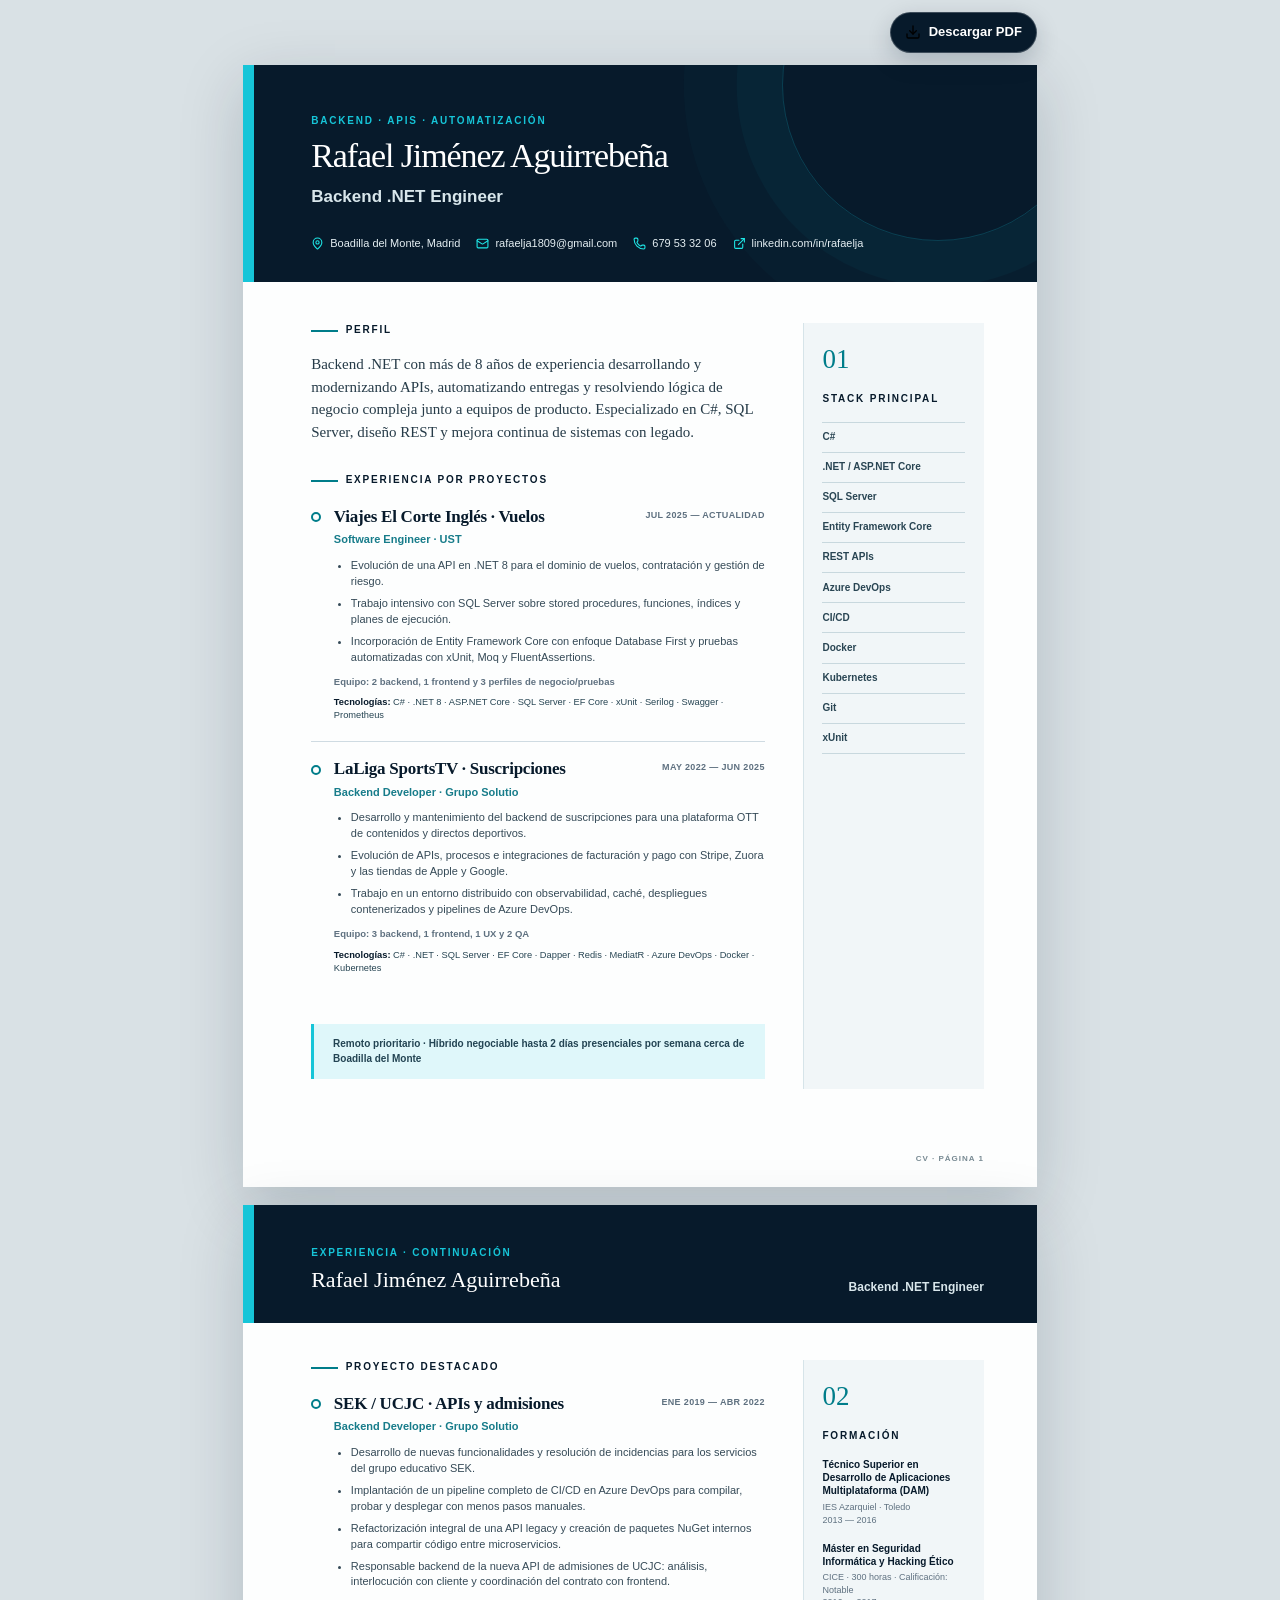
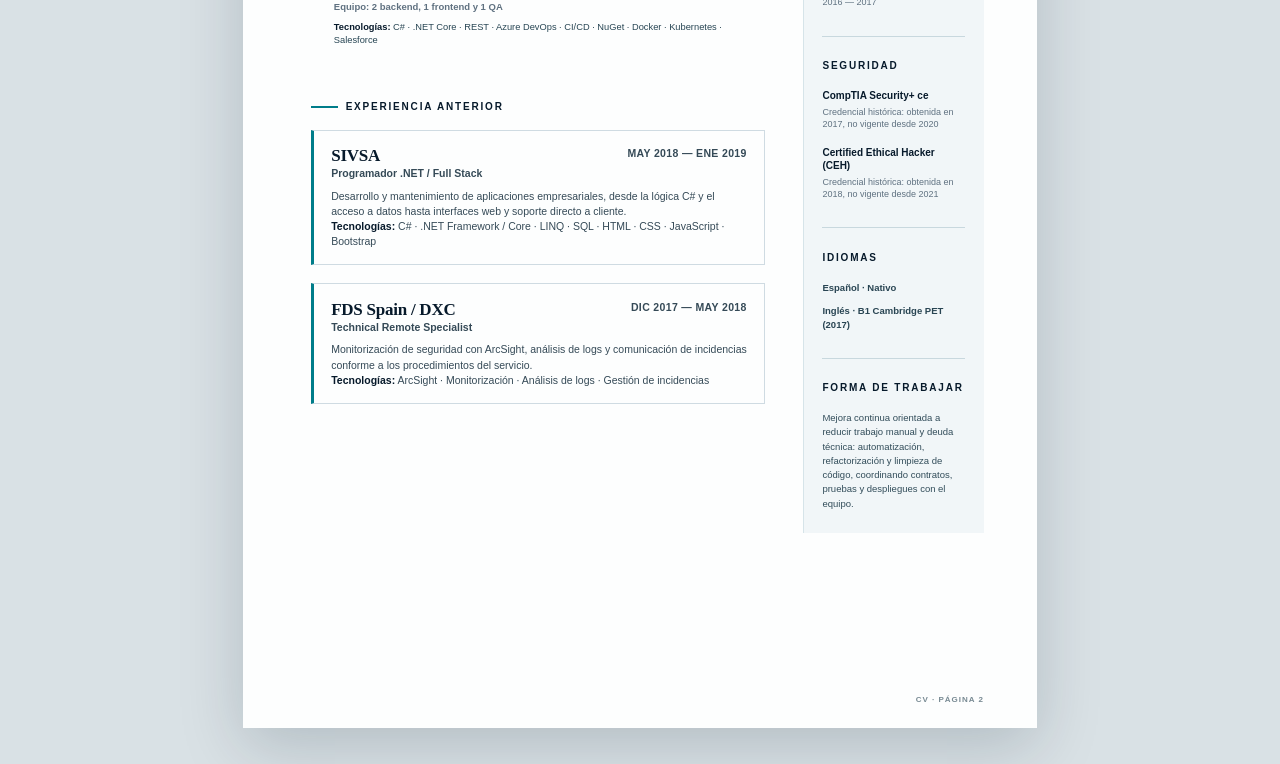
==== docs/index.html @ bdc2c6b8 "Build static CV for GitHub Pages" ====
<!doctype html>
<html lang="es">
<head>
  <meta charset="utf-8">
  <meta name="viewport" content="width=device-width, initial-scale=1">
  <meta name="description" content="CV de Rafael Jiménez Aguirrebeña, Backend .NET Engineer especializado en APIs, SQL Server y automatización CI/CD.">
  <meta name="robots" content="noindex,nofollow,noarchive">
  <link rel="canonical" href="https://disboard.es/cv/">
  <link rel="stylesheet" href="styles.css">
  <title>Rafael Jiménez Aguirrebeña · Backend .NET Engineer</title>
</head>
<body>
  <a class="skip-link" href="#contenido">Saltar al contenido</a>
  <nav class="screen-toolbar" aria-label="Acciones del currículum">
    <a class="download-link" href="Rafael-Jimenez-CV.pdf" download>
      <img class="icon" src="assets/icons/download.svg" alt="" aria-hidden="true"> Descargar PDF
    </a>
  </nav>

  <main class="cv" id="contenido">
    <article class="page" aria-label="Página 1 de 2 del currículum">
      <header class="hero">
        <p class="eyebrow">Backend · APIs · Automatización</p>
        <h1>Rafael Jiménez Aguirrebeña</h1>
        <p class="role">Backend .NET Engineer</p>
        <ul class="contact-list" aria-label="Contacto">
          <li><img class="icon" src="assets/icons/map-pin.svg" alt="" aria-hidden="true"><span>Boadilla del Monte, Madrid</span></li>
          <li><a href="mailto:rafaelja1809@gmail.com"><img class="icon" src="assets/icons/mail.svg" alt="" aria-hidden="true"><span>rafaelja1809@gmail.com</span></a></li>
          <li><a href="tel:+34679533206"><img class="icon" src="assets/icons/phone.svg" alt="" aria-hidden="true"><span>679 53 32 06</span></a></li>
          <li><a href="https://www.linkedin.com/in/rafaelja"><img class="icon" src="assets/icons/external-link.svg" alt="" aria-hidden="true"><span>linkedin.com/in/rafaelja</span></a></li>
        </ul>
      </header>

      <div class="page-grid">
        <div class="main-column">
          <section class="section" aria-labelledby="perfil">
            <h2 class="section-title" id="perfil">Perfil</h2>
            <p class="profile">Backend .NET con más de 8 años de experiencia desarrollando y modernizando APIs, automatizando entregas y resolviendo lógica de negocio compleja junto a equipos de producto. Especializado en C#, SQL Server, diseño REST y mejora continua de sistemas con legado.</p>
          </section>

          <section class="section" aria-labelledby="proyectos">
            <h2 class="section-title" id="proyectos">Experiencia por proyectos</h2>
            
      <article class="project">
        <div class="project-head">
          <h3>Viajes El Corte Inglés · Vuelos</h3>
          <p class="date">jul 2025 — actualidad</p>
        </div>
        <p class="position">Software Engineer · UST</p>
        <ul><li>Evolución de una API en .NET 8 para el dominio de vuelos, contratación y gestión de riesgo.</li><li>Trabajo intensivo con SQL Server sobre stored procedures, funciones, índices y planes de ejecución.</li><li>Incorporación de Entity Framework Core con enfoque Database First y pruebas automatizadas con xUnit, Moq y FluentAssertions.</li></ul>
        <p class="team">Equipo: 2 backend, 1 frontend y 3 perfiles de negocio/pruebas</p>
        <p class="technologies"><strong>Tecnologías:</strong> C# · .NET 8 · ASP.NET Core · SQL Server · EF Core · xUnit · Serilog · Swagger · Prometheus</p>
      </article>
    
            
      <article class="project">
        <div class="project-head">
          <h3>LaLiga SportsTV · Suscripciones</h3>
          <p class="date">may 2022 — jun 2025</p>
        </div>
        <p class="position">Backend Developer · Grupo Solutio</p>
        <ul><li>Desarrollo y mantenimiento del backend de suscripciones para una plataforma OTT de contenidos y directos deportivos.</li><li>Evolución de APIs, procesos e integraciones de facturación y pago con Stripe, Zuora y las tiendas de Apple y Google.</li><li>Trabajo en un entorno distribuido con observabilidad, caché, despliegues contenerizados y pipelines de Azure DevOps.</li></ul>
        <p class="team">Equipo: 3 backend, 1 frontend, 1 UX y 2 QA</p>
        <p class="technologies"><strong>Tecnologías:</strong> C# · .NET · SQL Server · EF Core · Dapper · Redis · MediatR · Azure DevOps · Docker · Kubernetes</p>
      </article>
    
          </section>

          <p class="availability">Remoto prioritario · Híbrido negociable hasta 2 días presenciales por semana cerca de Boadilla del Monte</p>
        </div>

        <aside class="rail" aria-labelledby="stack">
          <p class="rail-number" aria-hidden="true">01</p>
          <h2 class="rail-title" id="stack">Stack principal</h2>
          <ul class="stack-list"><li>C#</li><li>.NET / ASP.NET Core</li><li>SQL Server</li><li>Entity Framework Core</li><li>REST APIs</li><li>Azure DevOps</li><li>CI/CD</li><li>Docker</li><li>Kubernetes</li><li>Git</li><li>xUnit</li></ul>
        </aside>
      </div>
      <footer class="page-footer">CV · página 1</footer>
    </article>

    <article class="page page--second" aria-label="Página 2 de 2 del currículum">
      <header class="page-masthead">
        <div>
          <p class="page-kicker">Experiencia · continuación</p>
          <h2>Rafael Jiménez Aguirrebeña</h2>
        </div>
        <p class="page-role">Backend .NET Engineer</p>
      </header>

      <div class="page-grid">
        <div class="main-column">
          <section class="section" aria-labelledby="proyecto-sek">
            <h2 class="section-title" id="proyecto-sek">Proyecto destacado</h2>
            
      <article class="project">
        <div class="project-head">
          <h3>SEK / UCJC · APIs y admisiones</h3>
          <p class="date">ene 2019 — abr 2022</p>
        </div>
        <p class="position">Backend Developer · Grupo Solutio</p>
        <ul><li>Desarrollo de nuevas funcionalidades y resolución de incidencias para los servicios del grupo educativo SEK.</li><li>Implantación de un pipeline completo de CI/CD en Azure DevOps para compilar, probar y desplegar con menos pasos manuales.</li><li>Refactorización integral de una API legacy y creación de paquetes NuGet internos para compartir código entre microservicios.</li><li>Responsable backend de la nueva API de admisiones de UCJC: análisis, interlocución con cliente y coordinación del contrato con frontend.</li></ul>
        <p class="team">Equipo: 2 backend, 1 frontend y 1 QA</p>
        <p class="technologies"><strong>Tecnologías:</strong> C# · .NET Core · REST · Azure DevOps · CI/CD · NuGet · Docker · Kubernetes · Salesforce</p>
      </article>
    
          </section>

          <section class="section" aria-labelledby="experiencia-anterior">
            <h2 class="section-title" id="experiencia-anterior">Experiencia anterior</h2>
            <div class="jobs">
              
      <article class="job">
        <div class="job-head">
          <h3>SIVSA</h3>
          <p class="date">may 2018 — ene 2019</p>
        </div>
        <p class="position">Programador .NET / Full Stack</p>
        <p>Desarrollo y mantenimiento de aplicaciones empresariales, desde la lógica C# y el acceso a datos hasta interfaces web y soporte directo a cliente.</p>
        <p class="technologies"><strong>Tecnologías:</strong> C# · .NET Framework / Core · LINQ · SQL · HTML · CSS · JavaScript · Bootstrap</p>
      </article>
    
      <article class="job">
        <div class="job-head">
          <h3>FDS Spain / DXC</h3>
          <p class="date">dic 2017 — may 2018</p>
        </div>
        <p class="position">Technical Remote Specialist</p>
        <p>Monitorización de seguridad con ArcSight, análisis de logs y comunicación de incidencias conforme a los procedimientos del servicio.</p>
        <p class="technologies"><strong>Tecnologías:</strong> ArcSight · Monitorización · Análisis de logs · Gestión de incidencias</p>
      </article>
    
            </div>
          </section>
        </div>

        <aside class="rail" aria-label="Formación, certificaciones e idiomas">
          <p class="rail-number" aria-hidden="true">02</p>
          <section class="rail-block" aria-labelledby="formacion">
            <h2 class="rail-title" id="formacion">Formación</h2>
            <dl class="rail-items">
        <div class="rail-item">
          <dt>Técnico Superior en Desarrollo de Aplicaciones Multiplataforma (DAM)</dt>
          <dd>IES Azarquiel · Toledo<br>2013 — 2016</dd>
        </div>
        <div class="rail-item">
          <dt>Máster en Seguridad Informática y Hacking Ético</dt>
          <dd>CICE · 300 horas · Calificación: Notable<br>2016 — 2017</dd>
        </div></dl>
          </section>
          <section class="rail-block" aria-labelledby="certificaciones">
            <h2 class="rail-title" id="certificaciones">Seguridad</h2>
            <dl class="rail-items">
        <div class="rail-item">
          <dt>CompTIA Security+ ce</dt>
          <dd>Credencial histórica: obtenida en 2017, no vigente desde 2020</dd>
        </div>
        <div class="rail-item">
          <dt>Certified Ethical Hacker (CEH)</dt>
          <dd>Credencial histórica: obtenida en 2018, no vigente desde 2021</dd>
        </div></dl>
          </section>
          <section class="rail-block" aria-labelledby="idiomas">
            <h2 class="rail-title" id="idiomas">Idiomas</h2>
            <ul class="compact-list"><li>Español · Nativo</li><li>Inglés · B1 Cambridge PET (2017)</li></ul>
          </section>
          <section class="rail-block" aria-labelledby="forma-trabajo">
            <h2 class="rail-title" id="forma-trabajo">Forma de trabajar</h2>
            <p class="work-style">Mejora continua orientada a reducir trabajo manual y deuda técnica: automatización, refactorización y limpieza de código, coordinando contratos, pruebas y despliegues con el equipo.</p>
          </section>
        </aside>
      </div>
      <footer class="page-footer">CV · página 2</footer>
    </article>
  </main>
</body>
</html>
---- docs/styles.css ----
:root {
  --navy: #071a2b;
  --navy-soft: #153247;
  --cyan: #007d8a;
  --cyan-bright: #16c5d8;
  --cyan-pale: #dff7fa;
  --ink: #142431;
  --muted: #5f7180;
  --line: #cfdbe2;
  --paper: #fdfefe;
  --rail: #f1f6f8;
  --shadow: 0 18px 60px rgba(7, 26, 43, 0.18);
}

* {
  box-sizing: border-box;
}

html {
  min-width: 320px;
  background: #d9e1e5;
}

body {
  min-height: 100vh;
  margin: 0;
  color: var(--ink);
  background: #d9e1e5;
  font-family: "Segoe UI", Arial, Helvetica, sans-serif;
  font-size: 14px;
  line-height: 1.45;
  -webkit-print-color-adjust: exact;
  print-color-adjust: exact;
}

a {
  color: inherit;
  text-decoration-thickness: 1px;
  text-underline-offset: 3px;
}

a:focus-visible {
  outline: 3px solid var(--cyan-bright);
  outline-offset: 3px;
}

.skip-link {
  position: fixed;
  z-index: 20;
  top: 12px;
  left: 12px;
  padding: 9px 12px;
  transform: translateY(-180%);
  color: #fff;
  background: var(--navy);
}

.skip-link:focus {
  transform: translateY(0);
}

.screen-toolbar {
  position: relative;
  z-index: 10;
  display: flex;
  justify-content: flex-end;
  width: min(210mm, calc(100% - 28px));
  margin: 0 auto;
  padding: 12px 0;
}

.download-link {
  display: inline-flex;
  align-items: center;
  gap: 8px;
  padding: 10px 14px;
  border: 1px solid rgba(255, 255, 255, 0.22);
  border-radius: 999px;
  color: #fff;
  background: var(--navy);
  box-shadow: 0 8px 24px rgba(7, 26, 43, 0.2);
  font-size: 13px;
  font-weight: 750;
  text-decoration: none;
}

.icon {
  width: 16px;
  height: 16px;
  flex: none;
}

.cv {
  display: grid;
  gap: 18px;
  justify-content: center;
  padding: 0 14px 36px;
}

.page {
  position: relative;
  width: 210mm;
  min-height: 297mm;
  overflow: hidden;
  background: var(--paper);
  box-shadow: var(--shadow);
}

.hero {
  position: relative;
  min-height: 56mm;
  overflow: hidden;
  padding: 13mm 16mm 8mm 18mm;
  color: #fff;
  background: var(--navy);
}

.hero::before,
.page-masthead::before {
  position: absolute;
  inset: 0 auto 0 0;
  width: 3mm;
  content: "";
  background: var(--cyan-bright);
}

.hero::after {
  position: absolute;
  top: -36mm;
  right: -15mm;
  width: 82mm;
  height: 82mm;
  border: 1px solid rgba(22, 197, 216, 0.22);
  border-radius: 50%;
  box-shadow: 0 0 0 12mm rgba(22, 197, 216, 0.04), 0 0 0 26mm rgba(22, 197, 216, 0.025);
  content: "";
}

.eyebrow,
.section-title,
.rail-title,
.page-kicker {
  margin: 0;
  font-size: 10px;
  font-weight: 850;
  letter-spacing: 1.8px;
  text-transform: uppercase;
}

.eyebrow {
  position: relative;
  z-index: 1;
  color: var(--cyan-bright);
}

.hero h1 {
  position: relative;
  z-index: 1;
  max-width: 145mm;
  margin: 2.5mm 0 0;
  font-family: Georgia, "Times New Roman", serif;
  font-size: 34px;
  font-weight: 500;
  letter-spacing: -1.1px;
  line-height: 1.04;
}

.role {
  position: relative;
  z-index: 1;
  margin: 3mm 0 0;
  color: #d8e6eb;
  font-size: 17px;
  font-weight: 600;
}

.contact-list {
  position: relative;
  z-index: 1;
  display: flex;
  flex-wrap: wrap;
  gap: 7px 16px;
  margin: 7mm 0 0;
  padding: 0;
  list-style: none;
  color: #e4eef2;
  font-size: 11px;
}

.contact-list li,
.contact-list a {
  display: inline-flex;
  align-items: center;
  gap: 6px;
}

.contact-list a {
  text-decoration: none;
}

.contact-list a:hover {
  text-decoration: underline;
}

.contact-list .icon {
  width: 13px;
  height: 13px;
  filter: brightness(0) saturate(100%) invert(79%) sepia(80%) saturate(574%) hue-rotate(133deg) brightness(90%);
}

.page-grid {
  display: grid;
  grid-template-columns: minmax(0, 1fr) 48mm;
  gap: 10mm;
  padding: 11mm 14mm 14mm 18mm;
}

.main-column {
  min-width: 0;
}

.section {
  margin: 0 0 8mm;
}

.section:last-child {
  margin-bottom: 0;
}

.section-title {
  display: flex;
  align-items: center;
  gap: 8px;
  margin-bottom: 4mm;
  color: var(--navy);
}

.section-title::before {
  width: 7mm;
  height: 2px;
  flex: none;
  content: "";
  background: var(--cyan);
}

.profile {
  margin: 0;
  color: #263b48;
  font-family: Georgia, "Times New Roman", serif;
  font-size: 15px;
  line-height: 1.5;
}

.project {
  position: relative;
  padding: 4.5mm 0 5mm 6mm;
  border-top: 1px solid var(--line);
}

.project::before {
  position: absolute;
  top: 6mm;
  left: 0;
  width: 6px;
  height: 6px;
  border: 2px solid var(--cyan);
  border-radius: 50%;
  content: "";
  background: var(--paper);
}

.project:first-of-type {
  padding-top: 1mm;
  border-top: 0;
}

.project:first-of-type::before {
  top: 2.5mm;
}

.project-head,
.job-head {
  display: grid;
  grid-template-columns: minmax(0, 1fr) auto;
  align-items: start;
  gap: 8px 16px;
}

.project h3,
.job h3 {
  margin: 0;
  color: var(--navy);
  font-family: Georgia, "Times New Roman", serif;
  font-size: 17px;
  font-weight: 650;
  letter-spacing: -0.25px;
  line-height: 1.18;
}

.date {
  margin: 2px 0 0;
  color: var(--muted);
  font-size: 9px;
  font-weight: 800;
  letter-spacing: 0.35px;
  text-transform: uppercase;
  white-space: nowrap;
}

.position {
  margin: 1.5mm 0 2.5mm;
  color: #177c8a;
  font-size: 11px;
  font-weight: 800;
}

.project ul {
  margin: 0;
  padding-left: 17px;
  color: #354a57;
  font-size: 11px;
}

.project li + li {
  margin-top: 1.6mm;
}

.team {
  margin: 2.5mm 0 0;
  color: var(--muted);
  font-size: 9.5px;
  font-weight: 650;
}

.technologies {
  margin: 2mm 0 0;
  color: #274553;
  font-size: 9.3px;
  line-height: 1.4;
}

.technologies strong {
  color: var(--navy);
}

.availability {
  position: relative;
  margin-top: 2mm;
  padding: 3.5mm 4mm 3.5mm 5mm;
  border-left: 3px solid var(--cyan-bright);
  color: #234453;
  background: var(--cyan-pale);
  font-size: 10px;
  font-weight: 720;
  line-height: 1.45;
}

.rail {
  align-self: stretch;
  padding: 6mm 5mm;
  border-left: 1px solid #d6e4e9;
  background: var(--rail);
}

.rail-number {
  margin: 0 0 5mm;
  color: var(--cyan);
  font-family: Georgia, "Times New Roman", serif;
  font-size: 27px;
  line-height: 1;
}

.rail-title {
  margin-bottom: 4mm;
  color: var(--navy);
}

.stack-list {
  margin: 0;
  padding: 0;
  border-top: 1px solid #c8d8de;
  list-style: none;
}

.stack-list li {
  padding: 2.2mm 0;
  border-bottom: 1px solid #c8d8de;
  color: #294553;
  font-size: 10px;
  font-weight: 720;
  line-height: 1.25;
}

.page-footer {
  position: absolute;
  right: 14mm;
  bottom: 6mm;
  color: #788a93;
  font-size: 8px;
  font-weight: 750;
  letter-spacing: 1px;
  text-transform: uppercase;
}

.page-masthead {
  position: relative;
  display: flex;
  align-items: flex-end;
  justify-content: space-between;
  min-height: 31mm;
  padding: 8mm 14mm 7mm 18mm;
  color: #fff;
  background: var(--navy);
}

.page-masthead h2 {
  margin: 1mm 0 0;
  font-family: Georgia, "Times New Roman", serif;
  font-size: 22px;
  font-weight: 520;
}

.page-kicker {
  color: var(--cyan-bright);
}

.page-masthead .page-role {
  margin: 0;
  color: #d8e6eb;
  font-size: 12px;
  font-weight: 650;
}

.page--second .page-grid {
  padding-top: 10mm;
}

.page--second .project {
  padding-bottom: 6mm;
}

.jobs {
  display: grid;
  gap: 5mm;
}

.job {
  padding: 4mm 4.5mm;
  border: 1px solid var(--line);
  border-left: 3px solid var(--cyan);
}

.job .position {
  margin-bottom: 2mm;
}

.job p {
  margin: 0;
  color: #354a57;
  font-size: 10.5px;
}

.rail-block + .rail-block {
  margin-top: 7mm;
  padding-top: 6mm;
  border-top: 1px solid #c8d8de;
}

.rail-items {
  display: grid;
  gap: 4mm;
  margin: 0;
}

.rail-item dt {
  color: var(--navy);
  font-size: 10px;
  font-weight: 800;
  line-height: 1.3;
}

.rail-item dd {
  margin: 1mm 0 0;
  color: var(--muted);
  font-size: 9px;
  line-height: 1.4;
}

.compact-list {
  display: grid;
  gap: 2.5mm;
  margin: 0;
  padding: 0;
  color: #294553;
  font-size: 9.5px;
  font-weight: 650;
  list-style: none;
}

.work-style {
  margin: 0;
  color: #314c59;
  font-size: 9.5px;
  line-height: 1.5;
}

@page {
  size: A4 portrait;
  margin: 0;
}

@media (max-width: 850px) {
  html,
  body {
    background: var(--paper);
  }

  .screen-toolbar {
    width: 100%;
    padding: 10px 12px;
    background: rgba(7, 26, 43, 0.96);
  }

  .cv {
    display: block;
    padding: 0;
  }

  .page {
    width: 100%;
    min-height: 0;
    overflow: visible;
    box-shadow: none;
  }

  .page-grid {
    grid-template-columns: minmax(0, 1fr);
    gap: 8mm;
    padding: 9mm clamp(18px, 5vw, 36px) 12mm;
  }

  .hero,
  .page-masthead {
    padding-right: clamp(18px, 5vw, 36px);
    padding-left: clamp(26px, 7vw, 48px);
  }

  .hero h1 {
    font-size: clamp(28px, 8vw, 38px);
  }

  .rail {
    border-top: 1px solid #d6e4e9;
    border-left: 0;
  }

  .stack-list {
    display: flex;
    flex-wrap: wrap;
    gap: 8px;
    border: 0;
  }

  .stack-list li {
    padding: 7px 10px;
    border: 1px solid #c8d8de;
    border-radius: 999px;
    background: #fff;
  }

  .page-footer {
    display: none;
  }

  .page--second {
    border-top: 10px solid #d9e1e5;
  }
}

@media (max-width: 520px) {
  .contact-list {
    display: grid;
  }

  .project-head,
  .job-head,
  .page-masthead {
    display: block;
  }

  .date {
    margin-top: 1.5mm;
    white-space: normal;
  }

  .page-masthead .page-role {
    margin-top: 2mm;
  }
}

@media print {
  html,
  body {
    width: 210mm;
    min-width: 210mm;
    background: #fff;
  }

  .skip-link,
  .screen-toolbar,
  .icon {
    display: none !important;
  }

  .cv {
    display: block;
    padding: 0;
  }

  .page {
    width: 210mm;
    height: 297mm;
    min-height: 297mm;
    box-shadow: none;
    break-after: page;
    page-break-after: always;
  }

  .page:last-child {
    break-after: auto;
    page-break-after: auto;
  }

  a {
    text-decoration: none;
  }
}
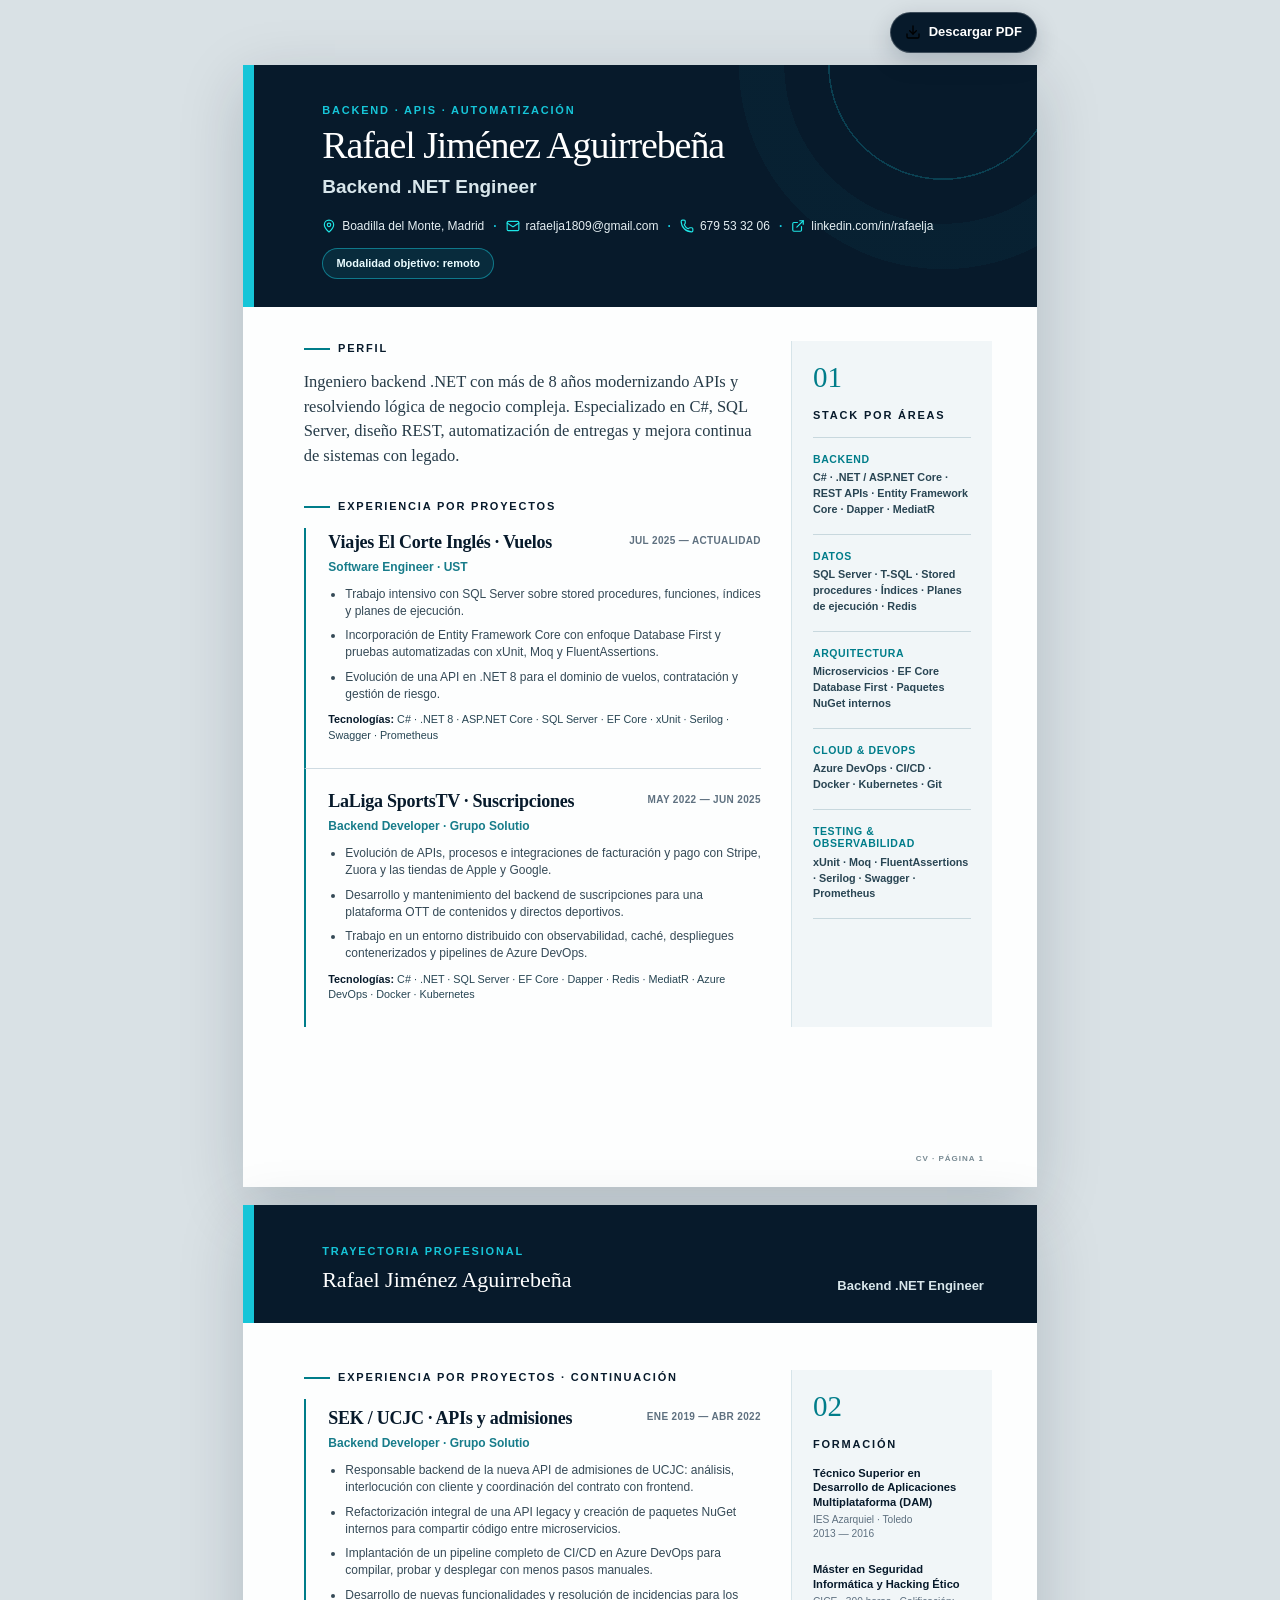
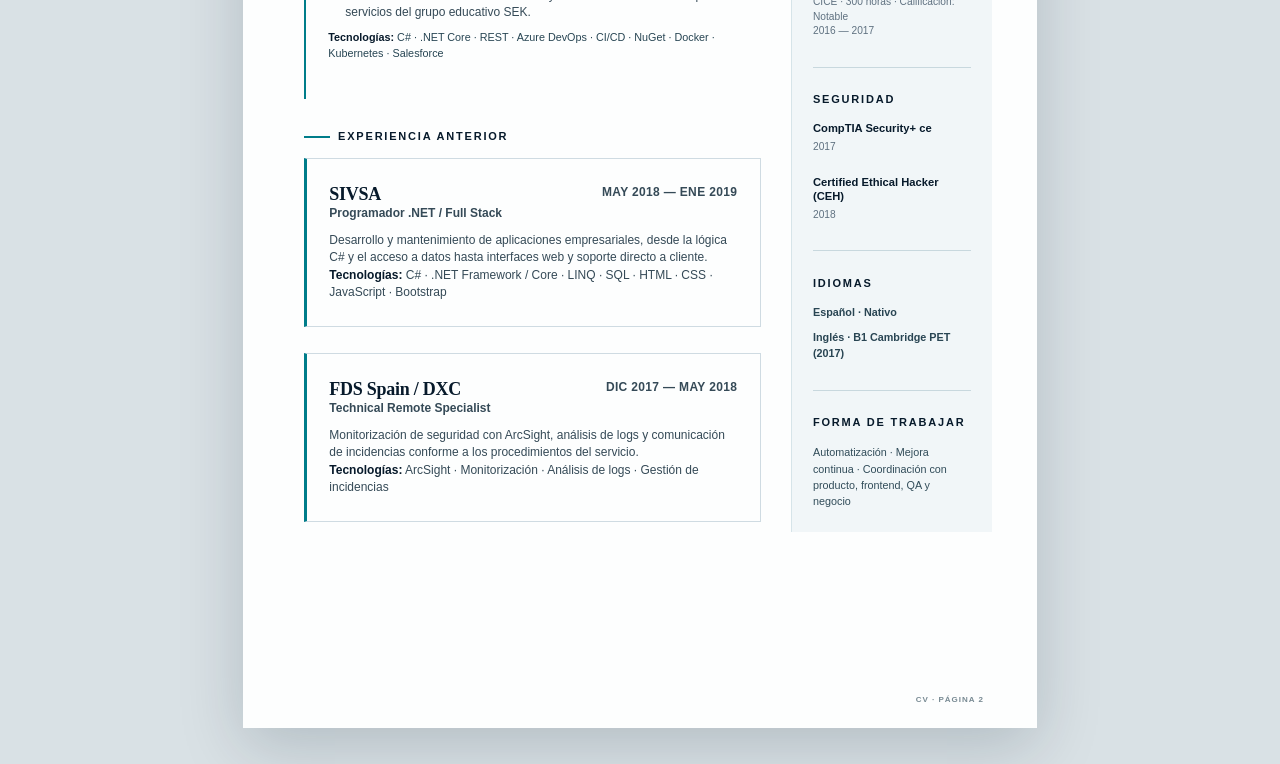
==== commit d3da772a: "Migrate PDF generation to headless Chrome and finalize CV v2 - Transitioned PDF generation from Repo" ====
--- a/docs/index.html
+++ b/docs/index.html
@@ -5,7 +5,7 @@
   <meta name="viewport" content="width=device-width, initial-scale=1">
   <meta name="description" content="CV de Rafael Jiménez Aguirrebeña, Backend .NET Engineer especializado en APIs, SQL Server y automatización CI/CD.">
   <meta name="robots" content="noindex,nofollow,noarchive">
-  <link rel="canonical" href="https://disboard.es/cv/">
+  <link rel="canonical" href="https://disboard.es/Curriculum/">
   <link rel="stylesheet" href="styles.css">
   <title>Rafael Jiménez Aguirrebeña · Backend .NET Engineer</title>
 </head>
@@ -25,54 +25,74 @@
         <p class="role">Backend .NET Engineer</p>
         <ul class="contact-list" aria-label="Contacto">
           <li><img class="icon" src="assets/icons/map-pin.svg" alt="" aria-hidden="true"><span>Boadilla del Monte, Madrid</span></li>
+          <li class="contact-divider" aria-hidden="true">·</li>
           <li><a href="mailto:rafaelja1809@gmail.com"><img class="icon" src="assets/icons/mail.svg" alt="" aria-hidden="true"><span>rafaelja1809@gmail.com</span></a></li>
+          <li class="contact-divider" aria-hidden="true">·</li>
           <li><a href="tel:+34679533206"><img class="icon" src="assets/icons/phone.svg" alt="" aria-hidden="true"><span>679 53 32 06</span></a></li>
+          <li class="contact-divider" aria-hidden="true">·</li>
           <li><a href="https://www.linkedin.com/in/rafaelja"><img class="icon" src="assets/icons/external-link.svg" alt="" aria-hidden="true"><span>linkedin.com/in/rafaelja</span></a></li>
         </ul>
+        <p class="availability">Modalidad objetivo: remoto</p>
       </header>
 
       <div class="page-grid">
         <div class="main-column">
           <section class="section" aria-labelledby="perfil">
             <h2 class="section-title" id="perfil">Perfil</h2>
-            <p class="profile">Backend .NET con más de 8 años de experiencia desarrollando y modernizando APIs, automatizando entregas y resolviendo lógica de negocio compleja junto a equipos de producto. Especializado en C#, SQL Server, diseño REST y mejora continua de sistemas con legado.</p>
+            <p class="profile">Ingeniero backend .NET con más de 8 años modernizando APIs y resolviendo lógica de negocio compleja. Especializado en C#, SQL Server, diseño REST, automatización de entregas y mejora continua de sistemas con legado.</p>
           </section>
 
           <section class="section" aria-labelledby="proyectos">
             <h2 class="section-title" id="proyectos">Experiencia por proyectos</h2>
-            
+
       <article class="project">
         <div class="project-head">
           <h3>Viajes El Corte Inglés · Vuelos</h3>
           <p class="date">jul 2025 — actualidad</p>
         </div>
         <p class="position">Software Engineer · UST</p>
-        <ul><li>Evolución de una API en .NET 8 para el dominio de vuelos, contratación y gestión de riesgo.</li><li>Trabajo intensivo con SQL Server sobre stored procedures, funciones, índices y planes de ejecución.</li><li>Incorporación de Entity Framework Core con enfoque Database First y pruebas automatizadas con xUnit, Moq y FluentAssertions.</li></ul>
-        <p class="team">Equipo: 2 backend, 1 frontend y 3 perfiles de negocio/pruebas</p>
+        <ul><li>Trabajo intensivo con SQL Server sobre stored procedures, funciones, índices y planes de ejecución.</li><li>Incorporación de Entity Framework Core con enfoque Database First y pruebas automatizadas con xUnit, Moq y FluentAssertions.</li><li>Evolución de una API en .NET 8 para el dominio de vuelos, contratación y gestión de riesgo.</li></ul>
         <p class="technologies"><strong>Tecnologías:</strong> C# · .NET 8 · ASP.NET Core · SQL Server · EF Core · xUnit · Serilog · Swagger · Prometheus</p>
       </article>
-    
-            
+
+
       <article class="project">
         <div class="project-head">
           <h3>LaLiga SportsTV · Suscripciones</h3>
           <p class="date">may 2022 — jun 2025</p>
         </div>
         <p class="position">Backend Developer · Grupo Solutio</p>
-        <ul><li>Desarrollo y mantenimiento del backend de suscripciones para una plataforma OTT de contenidos y directos deportivos.</li><li>Evolución de APIs, procesos e integraciones de facturación y pago con Stripe, Zuora y las tiendas de Apple y Google.</li><li>Trabajo en un entorno distribuido con observabilidad, caché, despliegues contenerizados y pipelines de Azure DevOps.</li></ul>
-        <p class="team">Equipo: 3 backend, 1 frontend, 1 UX y 2 QA</p>
+        <ul><li>Evolución de APIs, procesos e integraciones de facturación y pago con Stripe, Zuora y las tiendas de Apple y Google.</li><li>Desarrollo y mantenimiento del backend de suscripciones para una plataforma OTT de contenidos y directos deportivos.</li><li>Trabajo en un entorno distribuido con observabilidad, caché, despliegues contenerizados y pipelines de Azure DevOps.</li></ul>
         <p class="technologies"><strong>Tecnologías:</strong> C# · .NET · SQL Server · EF Core · Dapper · Redis · MediatR · Azure DevOps · Docker · Kubernetes</p>
       </article>
-    
+
           </section>
-
-          <p class="availability">Remoto prioritario · Híbrido negociable hasta 2 días presenciales por semana cerca de Boadilla del Monte</p>
         </div>
 
         <aside class="rail" aria-labelledby="stack">
           <p class="rail-number" aria-hidden="true">01</p>
-          <h2 class="rail-title" id="stack">Stack principal</h2>
-          <ul class="stack-list"><li>C#</li><li>.NET / ASP.NET Core</li><li>SQL Server</li><li>Entity Framework Core</li><li>REST APIs</li><li>Azure DevOps</li><li>CI/CD</li><li>Docker</li><li>Kubernetes</li><li>Git</li><li>xUnit</li></ul>
+          <h2 class="rail-title" id="stack">Stack por áreas</h2>
+          <div class="stack-groups">
+        <section class="stack-group">
+          <h3>Backend</h3>
+          <p>C# · .NET / ASP.NET Core · REST APIs · Entity Framework Core · Dapper · MediatR</p>
+        </section>
+        <section class="stack-group">
+          <h3>Datos</h3>
+          <p>SQL Server · T-SQL · Stored procedures · Índices · Planes de ejecución · Redis</p>
+        </section>
+        <section class="stack-group">
+          <h3>Arquitectura</h3>
+          <p>Microservicios · EF Core Database First · Paquetes NuGet internos</p>
+        </section>
+        <section class="stack-group">
+          <h3>Cloud &amp; DevOps</h3>
+          <p>Azure DevOps · CI/CD · Docker · Kubernetes · Git</p>
+        </section>
+        <section class="stack-group">
+          <h3>Testing &amp; observabilidad</h3>
+          <p>xUnit · Moq · FluentAssertions · Serilog · Swagger · Prometheus</p>
+        </section></div>
         </aside>
       </div>
       <footer class="page-footer">CV · página 1</footer>
@@ -81,8 +101,8 @@
     <article class="page page--second" aria-label="Página 2 de 2 del currículum">
       <header class="page-masthead">
         <div>
-          <p class="page-kicker">Experiencia · continuación</p>
-          <h2>Rafael Jiménez Aguirrebeña</h2>
+          <p class="page-kicker">Trayectoria profesional</p>
+          <p class="continuation-name">Rafael Jiménez Aguirrebeña</p>
         </div>
         <p class="page-role">Backend .NET Engineer</p>
       </header>
@@ -90,25 +110,24 @@
       <div class="page-grid">
         <div class="main-column">
           <section class="section" aria-labelledby="proyecto-sek">
-            <h2 class="section-title" id="proyecto-sek">Proyecto destacado</h2>
-            
+            <h2 class="section-title" id="proyecto-sek">Experiencia por proyectos · continuación</h2>
+
       <article class="project">
         <div class="project-head">
           <h3>SEK / UCJC · APIs y admisiones</h3>
           <p class="date">ene 2019 — abr 2022</p>
         </div>
         <p class="position">Backend Developer · Grupo Solutio</p>
-        <ul><li>Desarrollo de nuevas funcionalidades y resolución de incidencias para los servicios del grupo educativo SEK.</li><li>Implantación de un pipeline completo de CI/CD en Azure DevOps para compilar, probar y desplegar con menos pasos manuales.</li><li>Refactorización integral de una API legacy y creación de paquetes NuGet internos para compartir código entre microservicios.</li><li>Responsable backend de la nueva API de admisiones de UCJC: análisis, interlocución con cliente y coordinación del contrato con frontend.</li></ul>
-        <p class="team">Equipo: 2 backend, 1 frontend y 1 QA</p>
+        <ul><li>Responsable backend de la nueva API de admisiones de UCJC: análisis, interlocución con cliente y coordinación del contrato con frontend.</li><li>Refactorización integral de una API legacy y creación de paquetes NuGet internos para compartir código entre microservicios.</li><li>Implantación de un pipeline completo de CI/CD en Azure DevOps para compilar, probar y desplegar con menos pasos manuales.</li><li>Desarrollo de nuevas funcionalidades y resolución de incidencias para los servicios del grupo educativo SEK.</li></ul>
         <p class="technologies"><strong>Tecnologías:</strong> C# · .NET Core · REST · Azure DevOps · CI/CD · NuGet · Docker · Kubernetes · Salesforce</p>
       </article>
-    
+
           </section>
 
           <section class="section" aria-labelledby="experiencia-anterior">
             <h2 class="section-title" id="experiencia-anterior">Experiencia anterior</h2>
             <div class="jobs">
-              
+
       <article class="job">
         <div class="job-head">
           <h3>SIVSA</h3>
@@ -118,7 +137,7 @@
         <p>Desarrollo y mantenimiento de aplicaciones empresariales, desde la lógica C# y el acceso a datos hasta interfaces web y soporte directo a cliente.</p>
         <p class="technologies"><strong>Tecnologías:</strong> C# · .NET Framework / Core · LINQ · SQL · HTML · CSS · JavaScript · Bootstrap</p>
       </article>
-    
+
       <article class="job">
         <div class="job-head">
           <h3>FDS Spain / DXC</h3>
@@ -128,7 +147,7 @@
         <p>Monitorización de seguridad con ArcSight, análisis de logs y comunicación de incidencias conforme a los procedimientos del servicio.</p>
         <p class="technologies"><strong>Tecnologías:</strong> ArcSight · Monitorización · Análisis de logs · Gestión de incidencias</p>
       </article>
-    
+
             </div>
           </section>
         </div>
@@ -152,11 +171,11 @@
             <dl class="rail-items">
         <div class="rail-item">
           <dt>CompTIA Security+ ce</dt>
-          <dd>Credencial histórica: obtenida en 2017, no vigente desde 2020</dd>
+          <dd>2017</dd>
         </div>
         <div class="rail-item">
           <dt>Certified Ethical Hacker (CEH)</dt>
-          <dd>Credencial histórica: obtenida en 2018, no vigente desde 2021</dd>
+          <dd>2018</dd>
         </div></dl>
           </section>
           <section class="rail-block" aria-labelledby="idiomas">
@@ -165,7 +184,7 @@
           </section>
           <section class="rail-block" aria-labelledby="forma-trabajo">
             <h2 class="rail-title" id="forma-trabajo">Forma de trabajar</h2>
-            <p class="work-style">Mejora continua orientada a reducir trabajo manual y deuda técnica: automatización, refactorización y limpieza de código, coordinando contratos, pruebas y despliegues con el equipo.</p>
+            <p class="work-style">Automatización · Mejora continua · Coordinación con producto, frontend, QA y negocio</p>
           </section>
         </aside>
       </div>
--- a/docs/styles.css
+++ b/docs/styles.css
@@ -17,7 +17,6 @@
 }
 
 html {
-  min-width: 320px;
   background: #d9e1e5;
 }
 
@@ -27,7 +26,7 @@
   color: var(--ink);
   background: #d9e1e5;
   font-family: "Segoe UI", Arial, Helvetica, sans-serif;
-  font-size: 14px;
+  font-size: 15px;
   line-height: 1.45;
   -webkit-print-color-adjust: exact;
   print-color-adjust: exact;
@@ -107,33 +106,23 @@
 }
 
 .hero {
-  position: relative;
-  min-height: 56mm;
+  min-height: 64mm;
   overflow: hidden;
-  padding: 13mm 16mm 8mm 18mm;
+  padding: 10mm 14mm 7mm 18mm;
+  border-left: 3mm solid var(--cyan-bright);
   color: #fff;
-  background: var(--navy);
+  background:
+    radial-gradient(circle at 88% 0%, transparent 0 30mm, rgba(22, 197, 216, 0.22) 30mm 30.4mm, transparent 30.4mm 42mm, rgba(22, 197, 216, 0.04) 42mm 54mm, transparent 54mm),
+    var(--navy);
 }
 
 .hero::before,
 .page-masthead::before {
-  position: absolute;
-  inset: 0 auto 0 0;
-  width: 3mm;
-  content: "";
-  background: var(--cyan-bright);
+  display: none;
 }
 
 .hero::after {
-  position: absolute;
-  top: -36mm;
-  right: -15mm;
-  width: 82mm;
-  height: 82mm;
-  border: 1px solid rgba(22, 197, 216, 0.22);
-  border-radius: 50%;
-  box-shadow: 0 0 0 12mm rgba(22, 197, 216, 0.04), 0 0 0 26mm rgba(22, 197, 216, 0.025);
-  content: "";
+  display: none;
 }
 
 .eyebrow,
@@ -141,50 +130,42 @@
 .rail-title,
 .page-kicker {
   margin: 0;
-  font-size: 10px;
+  font-size: 11px;
   font-weight: 850;
   letter-spacing: 1.8px;
   text-transform: uppercase;
 }
 
 .eyebrow {
-  position: relative;
-  z-index: 1;
   color: var(--cyan-bright);
 }
 
 .hero h1 {
-  position: relative;
-  z-index: 1;
   max-width: 145mm;
-  margin: 2.5mm 0 0;
+  margin: 2mm 0 0;
   font-family: Georgia, "Times New Roman", serif;
-  font-size: 34px;
+  font-size: 38px;
   font-weight: 500;
   letter-spacing: -1.1px;
   line-height: 1.04;
 }
 
 .role {
-  position: relative;
-  z-index: 1;
-  margin: 3mm 0 0;
+  margin: 2mm 0 0;
   color: #d8e6eb;
-  font-size: 17px;
+  font-size: 19px;
   font-weight: 600;
 }
 
 .contact-list {
-  position: relative;
-  z-index: 1;
   display: flex;
   flex-wrap: wrap;
-  gap: 7px 16px;
-  margin: 7mm 0 0;
+  gap: 7px 9px;
+  margin: 4.5mm 0 0;
   padding: 0;
   list-style: none;
   color: #e4eef2;
-  font-size: 11px;
+  font-size: 12px;
 }
 
 .contact-list li,
@@ -192,6 +173,7 @@
   display: inline-flex;
   align-items: center;
   gap: 6px;
+  white-space: nowrap;
 }
 
 .contact-list a {
@@ -203,16 +185,21 @@
 }
 
 .contact-list .icon {
-  width: 13px;
-  height: 13px;
+  width: 14px;
+  height: 14px;
   filter: brightness(0) saturate(100%) invert(79%) sepia(80%) saturate(574%) hue-rotate(133deg) brightness(90%);
+}
+
+.contact-divider {
+  color: var(--cyan-bright);
+  font-weight: 800;
 }
 
 .page-grid {
   display: grid;
-  grid-template-columns: minmax(0, 1fr) 48mm;
-  gap: 10mm;
-  padding: 11mm 14mm 14mm 18mm;
+  grid-template-columns: minmax(0, 1fr) 53mm;
+  gap: 8mm;
+  padding: 9mm 12mm 14mm 16mm;
 }
 
 .main-column {
@@ -231,7 +218,7 @@
   display: flex;
   align-items: center;
   gap: 8px;
-  margin-bottom: 4mm;
+  margin-bottom: 3.5mm;
   color: var(--navy);
 }
 
@@ -247,35 +234,23 @@
   margin: 0;
   color: #263b48;
   font-family: Georgia, "Times New Roman", serif;
-  font-size: 15px;
+  font-size: 16.5px;
   line-height: 1.5;
 }
 
 .project {
-  position: relative;
-  padding: 4.5mm 0 5mm 6mm;
+  padding: 6mm 0 6.5mm 6mm;
   border-top: 1px solid var(--line);
+  border-left: 2px solid var(--cyan);
 }
 
 .project::before {
-  position: absolute;
-  top: 6mm;
-  left: 0;
-  width: 6px;
-  height: 6px;
-  border: 2px solid var(--cyan);
-  border-radius: 50%;
-  content: "";
-  background: var(--paper);
+  display: none;
 }
 
 .project:first-of-type {
   padding-top: 1mm;
   border-top: 0;
-}
-
-.project:first-of-type::before {
-  top: 2.5mm;
 }
 
 .project-head,
@@ -291,7 +266,7 @@
   margin: 0;
   color: var(--navy);
   font-family: Georgia, "Times New Roman", serif;
-  font-size: 17px;
+  font-size: 18px;
   font-weight: 650;
   letter-spacing: -0.25px;
   line-height: 1.18;
@@ -300,7 +275,7 @@
 .date {
   margin: 2px 0 0;
   color: var(--muted);
-  font-size: 9px;
+  font-size: 10px;
   font-weight: 800;
   letter-spacing: 0.35px;
   text-transform: uppercase;
@@ -310,7 +285,7 @@
 .position {
   margin: 1.5mm 0 2.5mm;
   color: #177c8a;
-  font-size: 11px;
+  font-size: 12px;
   font-weight: 800;
 }
 
@@ -318,25 +293,19 @@
   margin: 0;
   padding-left: 17px;
   color: #354a57;
-  font-size: 11px;
+  font-size: 12px;
+  line-height: 1.42;
 }
 
 .project li + li {
-  margin-top: 1.6mm;
-}
-
-.team {
+  margin-top: 2mm;
+}
+
+.technologies {
   margin: 2.5mm 0 0;
-  color: var(--muted);
-  font-size: 9.5px;
-  font-weight: 650;
-}
-
-.technologies {
-  margin: 2mm 0 0;
   color: #274553;
-  font-size: 9.3px;
-  line-height: 1.4;
+  font-size: 10.8px;
+  line-height: 1.42;
 }
 
 .technologies strong {
@@ -344,51 +313,66 @@
 }
 
 .availability {
-  position: relative;
-  margin-top: 2mm;
-  padding: 3.5mm 4mm 3.5mm 5mm;
-  border-left: 3px solid var(--cyan-bright);
-  color: #234453;
-  background: var(--cyan-pale);
-  font-size: 10px;
-  font-weight: 720;
-  line-height: 1.45;
+  display: inline-block;
+  margin: 3.5mm 0 0;
+  padding: 2mm 3.5mm;
+  border: 1px solid rgba(22, 197, 216, 0.5);
+  border-radius: 999px;
+  color: #eafcff;
+  background: rgba(22, 197, 216, 0.1);
+  font-size: 11px;
+  font-weight: 750;
+  line-height: 1.2;
 }
 
 .rail {
   align-self: stretch;
-  padding: 6mm 5mm;
+  padding: 6mm 5.5mm;
   border-left: 1px solid #d6e4e9;
   background: var(--rail);
 }
 
 .rail-number {
-  margin: 0 0 5mm;
+  margin: 0 0 4mm;
   color: var(--cyan);
   font-family: Georgia, "Times New Roman", serif;
-  font-size: 27px;
+  font-size: 29px;
   line-height: 1;
 }
 
 .rail-title {
-  margin-bottom: 4mm;
+  margin-bottom: 3.5mm;
   color: var(--navy);
 }
 
-.stack-list {
-  margin: 0;
-  padding: 0;
+.stack-groups {
+  display: grid;
+  gap: 0;
+  margin: 0;
   border-top: 1px solid #c8d8de;
-  list-style: none;
-}
-
-.stack-list li {
-  padding: 2.2mm 0;
+}
+
+.stack-group {
+  padding: 4mm 0 4.2mm;
   border-bottom: 1px solid #c8d8de;
+}
+
+.stack-group h3 {
+  margin: 0 0 1.2mm;
+  color: var(--cyan);
+  font-size: 10.5px;
+  font-weight: 850;
+  letter-spacing: 0.6px;
+  line-height: 1.2;
+  text-transform: uppercase;
+}
+
+.stack-group p {
+  margin: 0;
   color: #294553;
-  font-size: 10px;
-  font-weight: 720;
-  line-height: 1.25;
+  font-size: 10.8px;
+  font-weight: 650;
+  line-height: 1.48;
 }
 
 .page-footer {
@@ -403,17 +387,17 @@
 }
 
 .page-masthead {
-  position: relative;
   display: flex;
   align-items: flex-end;
   justify-content: space-between;
   min-height: 31mm;
   padding: 8mm 14mm 7mm 18mm;
+  border-left: 3mm solid var(--cyan-bright);
   color: #fff;
   background: var(--navy);
 }
 
-.page-masthead h2 {
+.continuation-name {
   margin: 1mm 0 0;
   font-family: Georgia, "Times New Roman", serif;
   font-size: 22px;
@@ -427,54 +411,56 @@
 .page-masthead .page-role {
   margin: 0;
   color: #d8e6eb;
-  font-size: 12px;
+  font-size: 13px;
   font-weight: 650;
 }
 
 .page--second .page-grid {
-  padding-top: 10mm;
+  padding-top: 12.5mm;
 }
 
 .page--second .project {
-  padding-bottom: 6mm;
+  padding-top: 2.5mm;
+  padding-bottom: 10mm;
 }
 
 .jobs {
   display: grid;
-  gap: 5mm;
+  gap: 7mm;
 }
 
 .job {
-  padding: 4mm 4.5mm;
+  padding: 6.5mm 6mm;
   border: 1px solid var(--line);
   border-left: 3px solid var(--cyan);
 }
 
 .job .position {
-  margin-bottom: 2mm;
+  margin-bottom: 2.5mm;
 }
 
 .job p {
   margin: 0;
   color: #354a57;
-  font-size: 10.5px;
+  font-size: 12px;
+  line-height: 1.45;
 }
 
 .rail-block + .rail-block {
-  margin-top: 7mm;
-  padding-top: 6mm;
+  margin-top: 7.5mm;
+  padding-top: 6.5mm;
   border-top: 1px solid #c8d8de;
 }
 
 .rail-items {
   display: grid;
-  gap: 4mm;
+  gap: 5.5mm;
   margin: 0;
 }
 
 .rail-item dt {
   color: var(--navy);
-  font-size: 10px;
+  font-size: 11.2px;
   font-weight: 800;
   line-height: 1.3;
 }
@@ -482,7 +468,7 @@
 .rail-item dd {
   margin: 1mm 0 0;
   color: var(--muted);
-  font-size: 9px;
+  font-size: 10.2px;
   line-height: 1.4;
 }
 
@@ -492,7 +478,7 @@
   margin: 0;
   padding: 0;
   color: #294553;
-  font-size: 9.5px;
+  font-size: 10.8px;
   font-weight: 650;
   list-style: none;
 }
@@ -500,7 +486,7 @@
 .work-style {
   margin: 0;
   color: #314c59;
-  font-size: 9.5px;
+  font-size: 10.8px;
   line-height: 1.5;
 }
 
@@ -554,17 +540,16 @@
     border-left: 0;
   }
 
-  .stack-list {
-    display: flex;
-    flex-wrap: wrap;
-    gap: 8px;
+  .stack-groups {
+    grid-template-columns: repeat(2, minmax(0, 1fr));
+    gap: 12px;
     border: 0;
   }
 
-  .stack-list li {
-    padding: 7px 10px;
+  .stack-group {
+    padding: 12px;
     border: 1px solid #c8d8de;
-    border-radius: 999px;
+    border-radius: 8px;
     background: #fff;
   }
 
@@ -580,6 +565,14 @@
 @media (max-width: 520px) {
   .contact-list {
     display: grid;
+  }
+
+  .contact-divider {
+    display: none !important;
+  }
+
+  .stack-groups {
+    grid-template-columns: minmax(0, 1fr);
   }
 
   .project-head,
@@ -621,11 +614,54 @@
     width: 210mm;
     height: 297mm;
     min-height: 297mm;
+    overflow: hidden;
     box-shadow: none;
     break-after: page;
     page-break-after: always;
   }
 
+  .hero {
+    min-height: 64mm;
+    padding: 10mm 14mm 7mm 18mm;
+  }
+
+  .page-masthead {
+    padding: 8mm 14mm 7mm 18mm;
+  }
+
+  .page-grid {
+    grid-template-columns: minmax(0, 1fr) 53mm;
+    gap: 8mm;
+    padding: 9mm 12mm 14mm 16mm;
+  }
+
+  .page--second {
+    border-top: 0;
+  }
+
+  .page--second .page-grid {
+    padding-top: 12.5mm;
+  }
+
+  .rail {
+    border-top: 0;
+    border-left: 1px solid #d6e4e9;
+  }
+
+  .stack-groups {
+    grid-template-columns: minmax(0, 1fr);
+    gap: 0;
+    border-top: 1px solid #c8d8de;
+  }
+
+  .stack-group {
+    padding: 4mm 0 4.2mm;
+    border: 0;
+    border-bottom: 1px solid #c8d8de;
+    border-radius: 0;
+    background: transparent;
+  }
+
   .page:last-child {
     break-after: auto;
     page-break-after: auto;
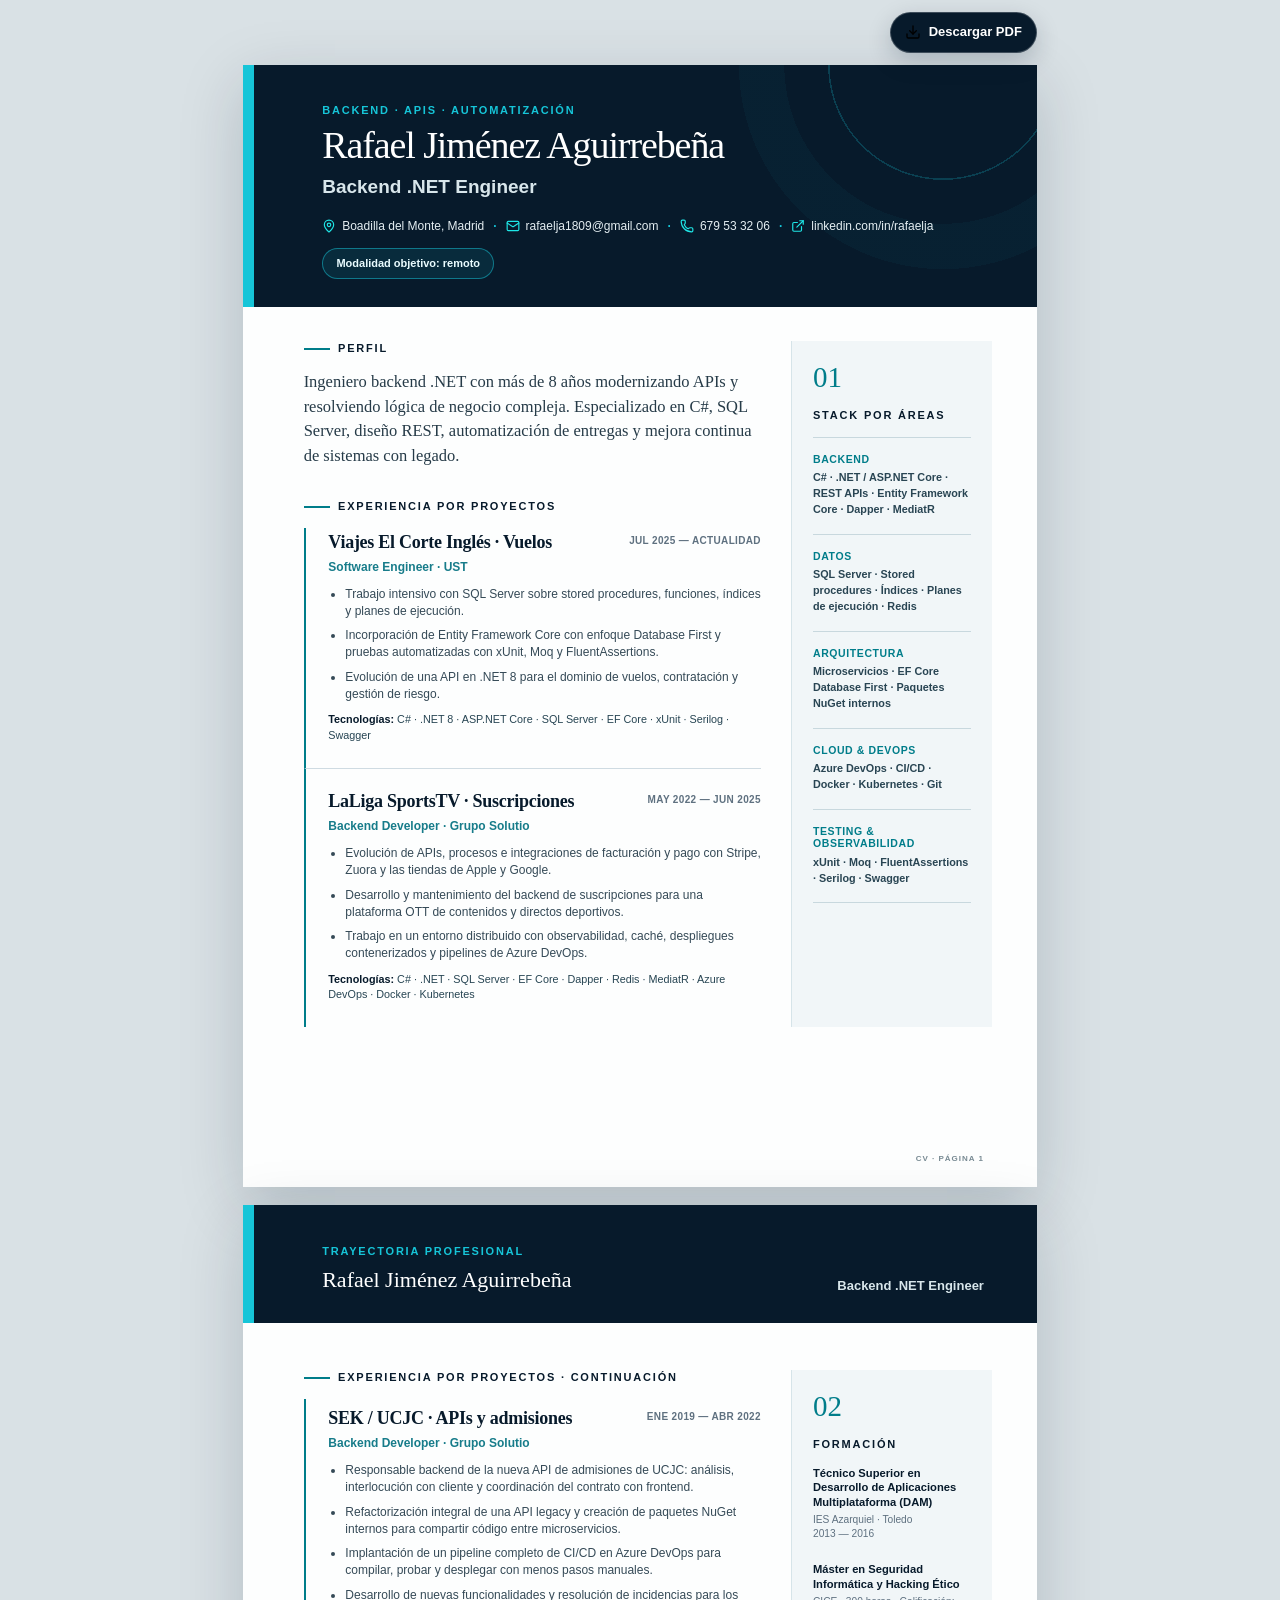
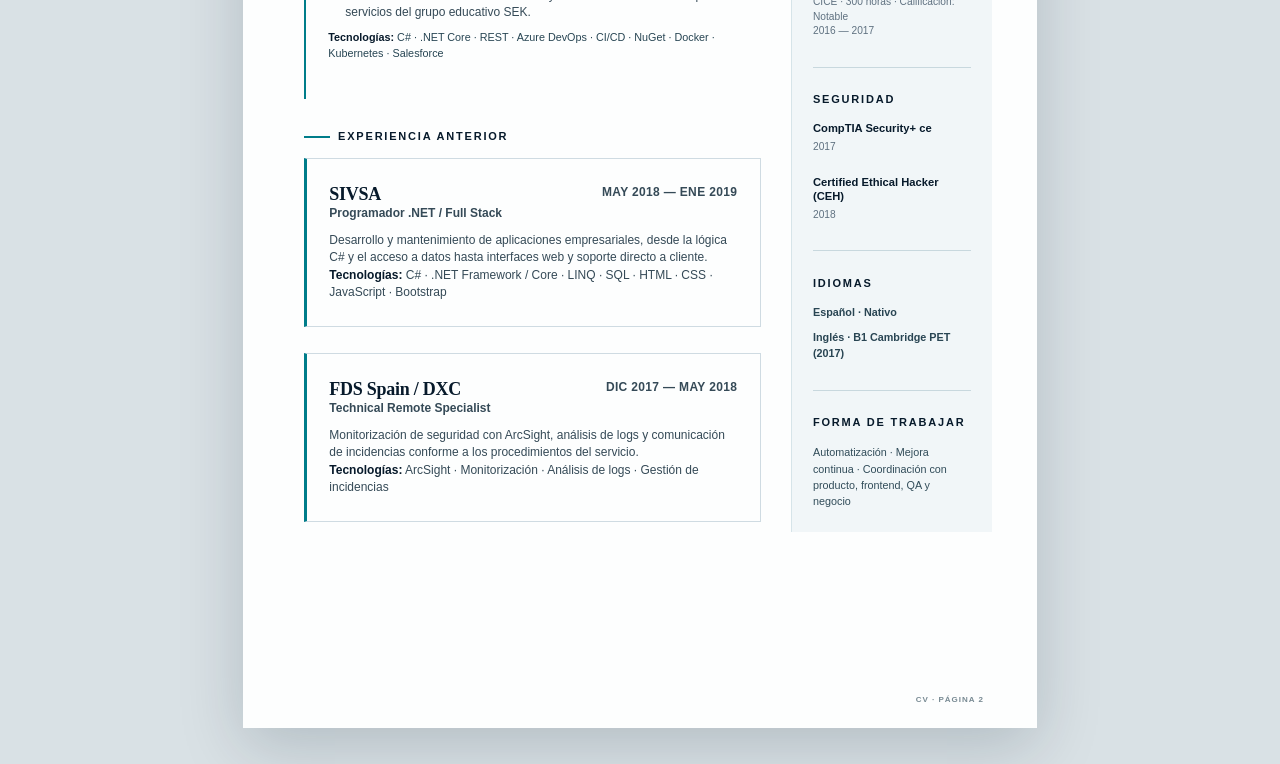
==== commit 4f995b7f: "Implement comprehensive CV versioning and streamline build - Introduce `content/current.json` to cen" ====
--- a/docs/index.html
+++ b/docs/index.html
@@ -3,193 +3,12 @@
 <head>
   <meta charset="utf-8">
   <meta name="viewport" content="width=device-width, initial-scale=1">
-  <meta name="description" content="CV de Rafael Jiménez Aguirrebeña, Backend .NET Engineer especializado en APIs, SQL Server y automatización CI/CD.">
   <meta name="robots" content="noindex,nofollow,noarchive">
-  <link rel="canonical" href="https://disboard.es/Curriculum/">
-  <link rel="stylesheet" href="styles.css">
-  <title>Rafael Jiménez Aguirrebeña · Backend .NET Engineer</title>
+  <meta http-equiv="refresh" content="0; url=v1/">
+  <link rel="canonical" href="https://disboard.es/Curriculum/v1/">
+  <title>Rafael Jiménez Aguirrebeña · Currículum</title>
 </head>
 <body>
-  <a class="skip-link" href="#contenido">Saltar al contenido</a>
-  <nav class="screen-toolbar" aria-label="Acciones del currículum">
-    <a class="download-link" href="Rafael-Jimenez-CV.pdf" download>
-      <img class="icon" src="assets/icons/download.svg" alt="" aria-hidden="true"> Descargar PDF
-    </a>
-  </nav>
-
-  <main class="cv" id="contenido">
-    <article class="page" aria-label="Página 1 de 2 del currículum">
-      <header class="hero">
-        <p class="eyebrow">Backend · APIs · Automatización</p>
-        <h1>Rafael Jiménez Aguirrebeña</h1>
-        <p class="role">Backend .NET Engineer</p>
-        <ul class="contact-list" aria-label="Contacto">
-          <li><img class="icon" src="assets/icons/map-pin.svg" alt="" aria-hidden="true"><span>Boadilla del Monte, Madrid</span></li>
-          <li class="contact-divider" aria-hidden="true">·</li>
-          <li><a href="mailto:rafaelja1809@gmail.com"><img class="icon" src="assets/icons/mail.svg" alt="" aria-hidden="true"><span>rafaelja1809@gmail.com</span></a></li>
-          <li class="contact-divider" aria-hidden="true">·</li>
-          <li><a href="tel:+34679533206"><img class="icon" src="assets/icons/phone.svg" alt="" aria-hidden="true"><span>679 53 32 06</span></a></li>
-          <li class="contact-divider" aria-hidden="true">·</li>
-          <li><a href="https://www.linkedin.com/in/rafaelja"><img class="icon" src="assets/icons/external-link.svg" alt="" aria-hidden="true"><span>linkedin.com/in/rafaelja</span></a></li>
-        </ul>
-        <p class="availability">Modalidad objetivo: remoto</p>
-      </header>
-
-      <div class="page-grid">
-        <div class="main-column">
-          <section class="section" aria-labelledby="perfil">
-            <h2 class="section-title" id="perfil">Perfil</h2>
-            <p class="profile">Ingeniero backend .NET con más de 8 años modernizando APIs y resolviendo lógica de negocio compleja. Especializado en C#, SQL Server, diseño REST, automatización de entregas y mejora continua de sistemas con legado.</p>
-          </section>
-
-          <section class="section" aria-labelledby="proyectos">
-            <h2 class="section-title" id="proyectos">Experiencia por proyectos</h2>
-
-      <article class="project">
-        <div class="project-head">
-          <h3>Viajes El Corte Inglés · Vuelos</h3>
-          <p class="date">jul 2025 — actualidad</p>
-        </div>
-        <p class="position">Software Engineer · UST</p>
-        <ul><li>Trabajo intensivo con SQL Server sobre stored procedures, funciones, índices y planes de ejecución.</li><li>Incorporación de Entity Framework Core con enfoque Database First y pruebas automatizadas con xUnit, Moq y FluentAssertions.</li><li>Evolución de una API en .NET 8 para el dominio de vuelos, contratación y gestión de riesgo.</li></ul>
-        <p class="technologies"><strong>Tecnologías:</strong> C# · .NET 8 · ASP.NET Core · SQL Server · EF Core · xUnit · Serilog · Swagger · Prometheus</p>
-      </article>
-
-
-      <article class="project">
-        <div class="project-head">
-          <h3>LaLiga SportsTV · Suscripciones</h3>
-          <p class="date">may 2022 — jun 2025</p>
-        </div>
-        <p class="position">Backend Developer · Grupo Solutio</p>
-        <ul><li>Evolución de APIs, procesos e integraciones de facturación y pago con Stripe, Zuora y las tiendas de Apple y Google.</li><li>Desarrollo y mantenimiento del backend de suscripciones para una plataforma OTT de contenidos y directos deportivos.</li><li>Trabajo en un entorno distribuido con observabilidad, caché, despliegues contenerizados y pipelines de Azure DevOps.</li></ul>
-        <p class="technologies"><strong>Tecnologías:</strong> C# · .NET · SQL Server · EF Core · Dapper · Redis · MediatR · Azure DevOps · Docker · Kubernetes</p>
-      </article>
-
-          </section>
-        </div>
-
-        <aside class="rail" aria-labelledby="stack">
-          <p class="rail-number" aria-hidden="true">01</p>
-          <h2 class="rail-title" id="stack">Stack por áreas</h2>
-          <div class="stack-groups">
-        <section class="stack-group">
-          <h3>Backend</h3>
-          <p>C# · .NET / ASP.NET Core · REST APIs · Entity Framework Core · Dapper · MediatR</p>
-        </section>
-        <section class="stack-group">
-          <h3>Datos</h3>
-          <p>SQL Server · T-SQL · Stored procedures · Índices · Planes de ejecución · Redis</p>
-        </section>
-        <section class="stack-group">
-          <h3>Arquitectura</h3>
-          <p>Microservicios · EF Core Database First · Paquetes NuGet internos</p>
-        </section>
-        <section class="stack-group">
-          <h3>Cloud &amp; DevOps</h3>
-          <p>Azure DevOps · CI/CD · Docker · Kubernetes · Git</p>
-        </section>
-        <section class="stack-group">
-          <h3>Testing &amp; observabilidad</h3>
-          <p>xUnit · Moq · FluentAssertions · Serilog · Swagger · Prometheus</p>
-        </section></div>
-        </aside>
-      </div>
-      <footer class="page-footer">CV · página 1</footer>
-    </article>
-
-    <article class="page page--second" aria-label="Página 2 de 2 del currículum">
-      <header class="page-masthead">
-        <div>
-          <p class="page-kicker">Trayectoria profesional</p>
-          <p class="continuation-name">Rafael Jiménez Aguirrebeña</p>
-        </div>
-        <p class="page-role">Backend .NET Engineer</p>
-      </header>
-
-      <div class="page-grid">
-        <div class="main-column">
-          <section class="section" aria-labelledby="proyecto-sek">
-            <h2 class="section-title" id="proyecto-sek">Experiencia por proyectos · continuación</h2>
-
-      <article class="project">
-        <div class="project-head">
-          <h3>SEK / UCJC · APIs y admisiones</h3>
-          <p class="date">ene 2019 — abr 2022</p>
-        </div>
-        <p class="position">Backend Developer · Grupo Solutio</p>
-        <ul><li>Responsable backend de la nueva API de admisiones de UCJC: análisis, interlocución con cliente y coordinación del contrato con frontend.</li><li>Refactorización integral de una API legacy y creación de paquetes NuGet internos para compartir código entre microservicios.</li><li>Implantación de un pipeline completo de CI/CD en Azure DevOps para compilar, probar y desplegar con menos pasos manuales.</li><li>Desarrollo de nuevas funcionalidades y resolución de incidencias para los servicios del grupo educativo SEK.</li></ul>
-        <p class="technologies"><strong>Tecnologías:</strong> C# · .NET Core · REST · Azure DevOps · CI/CD · NuGet · Docker · Kubernetes · Salesforce</p>
-      </article>
-
-          </section>
-
-          <section class="section" aria-labelledby="experiencia-anterior">
-            <h2 class="section-title" id="experiencia-anterior">Experiencia anterior</h2>
-            <div class="jobs">
-
-      <article class="job">
-        <div class="job-head">
-          <h3>SIVSA</h3>
-          <p class="date">may 2018 — ene 2019</p>
-        </div>
-        <p class="position">Programador .NET / Full Stack</p>
-        <p>Desarrollo y mantenimiento de aplicaciones empresariales, desde la lógica C# y el acceso a datos hasta interfaces web y soporte directo a cliente.</p>
-        <p class="technologies"><strong>Tecnologías:</strong> C# · .NET Framework / Core · LINQ · SQL · HTML · CSS · JavaScript · Bootstrap</p>
-      </article>
-
-      <article class="job">
-        <div class="job-head">
-          <h3>FDS Spain / DXC</h3>
-          <p class="date">dic 2017 — may 2018</p>
-        </div>
-        <p class="position">Technical Remote Specialist</p>
-        <p>Monitorización de seguridad con ArcSight, análisis de logs y comunicación de incidencias conforme a los procedimientos del servicio.</p>
-        <p class="technologies"><strong>Tecnologías:</strong> ArcSight · Monitorización · Análisis de logs · Gestión de incidencias</p>
-      </article>
-
-            </div>
-          </section>
-        </div>
-
-        <aside class="rail" aria-label="Formación, certificaciones e idiomas">
-          <p class="rail-number" aria-hidden="true">02</p>
-          <section class="rail-block" aria-labelledby="formacion">
-            <h2 class="rail-title" id="formacion">Formación</h2>
-            <dl class="rail-items">
-        <div class="rail-item">
-          <dt>Técnico Superior en Desarrollo de Aplicaciones Multiplataforma (DAM)</dt>
-          <dd>IES Azarquiel · Toledo<br>2013 — 2016</dd>
-        </div>
-        <div class="rail-item">
-          <dt>Máster en Seguridad Informática y Hacking Ético</dt>
-          <dd>CICE · 300 horas · Calificación: Notable<br>2016 — 2017</dd>
-        </div></dl>
-          </section>
-          <section class="rail-block" aria-labelledby="certificaciones">
-            <h2 class="rail-title" id="certificaciones">Seguridad</h2>
-            <dl class="rail-items">
-        <div class="rail-item">
-          <dt>CompTIA Security+ ce</dt>
-          <dd>2017</dd>
-        </div>
-        <div class="rail-item">
-          <dt>Certified Ethical Hacker (CEH)</dt>
-          <dd>2018</dd>
-        </div></dl>
-          </section>
-          <section class="rail-block" aria-labelledby="idiomas">
-            <h2 class="rail-title" id="idiomas">Idiomas</h2>
-            <ul class="compact-list"><li>Español · Nativo</li><li>Inglés · B1 Cambridge PET (2017)</li></ul>
-          </section>
-          <section class="rail-block" aria-labelledby="forma-trabajo">
-            <h2 class="rail-title" id="forma-trabajo">Forma de trabajar</h2>
-            <p class="work-style">Automatización · Mejora continua · Coordinación con producto, frontend, QA y negocio</p>
-          </section>
-        </aside>
-      </div>
-      <footer class="page-footer">CV · página 2</footer>
-    </article>
-  </main>
+  <p>Redirigiendo al currículum actual. <a href="v1/">Continuar a v1</a>.</p>
 </body>
 </html>
